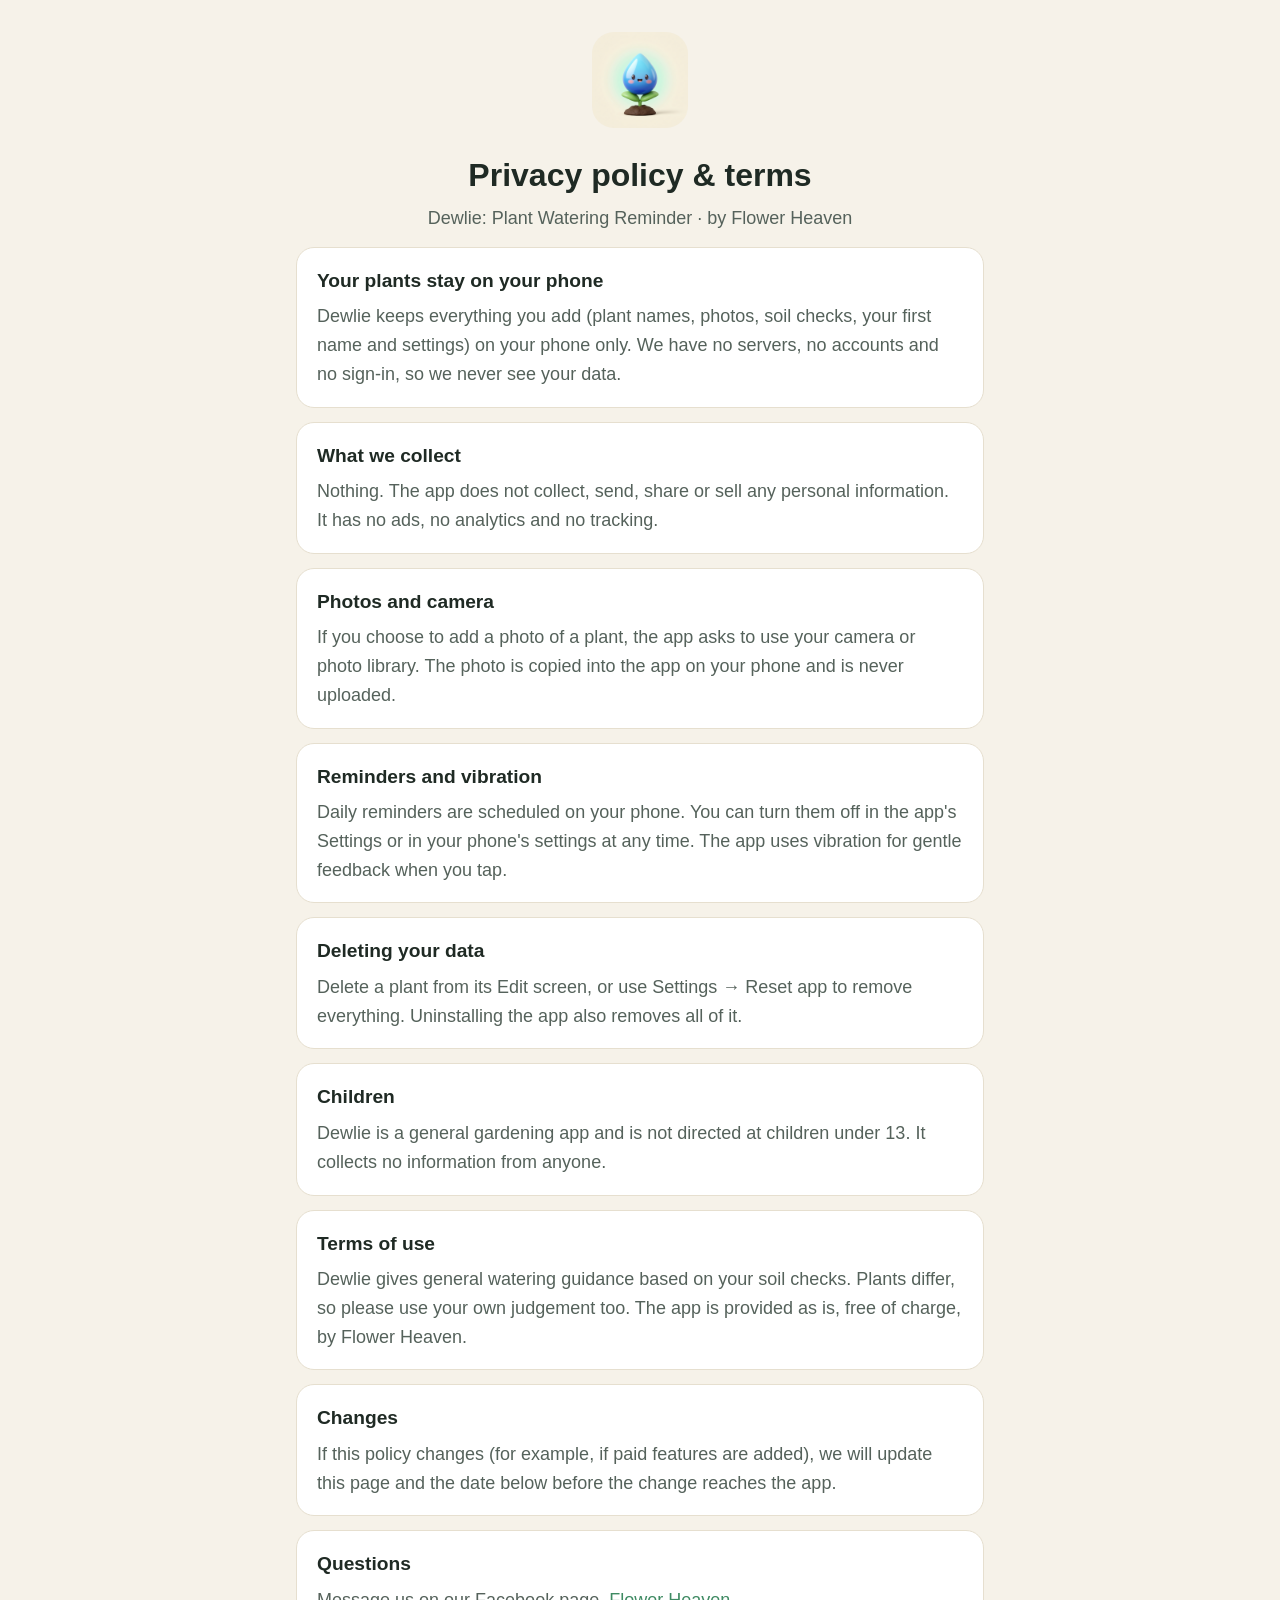
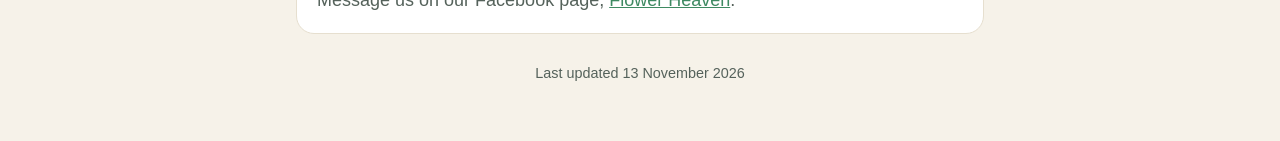
==== privacy.html @ 635bd168 "Dewlie website: home and privacy policy Co-Authored-By: Claude Opus 5.5 <noreply@anthropic.com>" ====
<!doctype html>
<html lang="en">
<head>
<meta charset="utf-8"><meta name="viewport" content="width=device-width,initial-scale=1">
<title>Dewlie Privacy Policy</title>
<meta name="description" content="Privacy policy and terms of use for the Dewlie plant watering app by Flower Heaven.">
<link rel="icon" href="favicon.png"><link rel="stylesheet" href="style.css">
</head>
<body><main>
<header>
  <a href="./"><img class="icon" src="icon.png" alt="Dewlie app icon"></a>
  <h1>Privacy policy &amp; terms</h1>
  <p class="tag">Dewlie: Plant Watering Reminder · by Flower Heaven</p>
</header>
<div class="card"><h2>Your plants stay on your phone</h2><p>Dewlie keeps everything you add (plant names, photos, soil checks, your first name and settings) on your phone only. We have no servers, no accounts and no sign-in, so we never see your data.</p></div>
<div class="card"><h2>What we collect</h2><p>Nothing. The app does not collect, send, share or sell any personal information. It has no ads, no analytics and no tracking.</p></div>
<div class="card"><h2>Photos and camera</h2><p>If you choose to add a photo of a plant, the app asks to use your camera or photo library. The photo is copied into the app on your phone and is never uploaded.</p></div>
<div class="card"><h2>Reminders and vibration</h2><p>Daily reminders are scheduled on your phone. You can turn them off in the app's Settings or in your phone's settings at any time. The app uses vibration for gentle feedback when you tap.</p></div>
<div class="card"><h2>Deleting your data</h2><p>Delete a plant from its Edit screen, or use Settings → Reset app to remove everything. Uninstalling the app also removes all of it.</p></div>
<div class="card"><h2>Children</h2><p>Dewlie is a general gardening app and is not directed at children under 13. It collects no information from anyone.</p></div>
<div class="card"><h2>Terms of use</h2><p>Dewlie gives general watering guidance based on your soil checks. Plants differ, so please use your own judgement too. The app is provided as is, free of charge, by Flower Heaven.</p></div>
<div class="card"><h2>Changes</h2><p>If this policy changes (for example, if paid features are added), we will update this page and the date below before the change reaches the app.</p></div>
<div class="card"><h2>Questions</h2><p>Message us on our Facebook page, <a href="https://www.facebook.com/flowerheaven22/">Flower Heaven</a>.</p></div>
<footer>Last updated 13 November 2026</footer>
</main></body></html>
---- style.css ----
:root{--bg:#F6F2E9;--card:#FFFFFF;--ink:#1F2A24;--soft:#55625B;--green:#3E8A62;--line:#E6DFCF}
@media (prefers-color-scheme:dark){:root{--bg:#141a17;--card:#1E2622;--ink:#EEF2EF;--soft:#AEBAB3;--green:#6CC093;--line:#2C3631}}
*{box-sizing:border-box}
body{margin:0;background:var(--bg);color:var(--ink);font:18px/1.6 -apple-system,BlinkMacSystemFont,"Segoe UI",Roboto,Helvetica,Arial,sans-serif}
main{max-width:720px;margin:0 auto;padding:32px 16px 56px}
header{text-align:center}
header img.icon{width:96px;height:96px;border-radius:22px}
h1{font-size:2rem;margin:.4em 0 .1em}
h2{font-size:1.2rem;margin:0 0 .3em}
.tag{color:var(--soft);margin:0}
.card{background:var(--card);border:1px solid var(--line);border-radius:18px;padding:18px 20px;margin:14px 0}
.card p{margin:0;color:var(--soft)}
a{color:var(--green)}
.btn{display:inline-block;background:var(--green);color:#fff;text-decoration:none;font-weight:700;padding:14px 22px;border-radius:14px;margin-top:18px}
.drip{width:180px;margin:10px auto 0;display:block}
footer{text-align:center;color:var(--soft);font-size:.9rem;margin-top:28px}
ul{margin:.3em 0 0;padding-left:1.2em;color:var(--soft)}
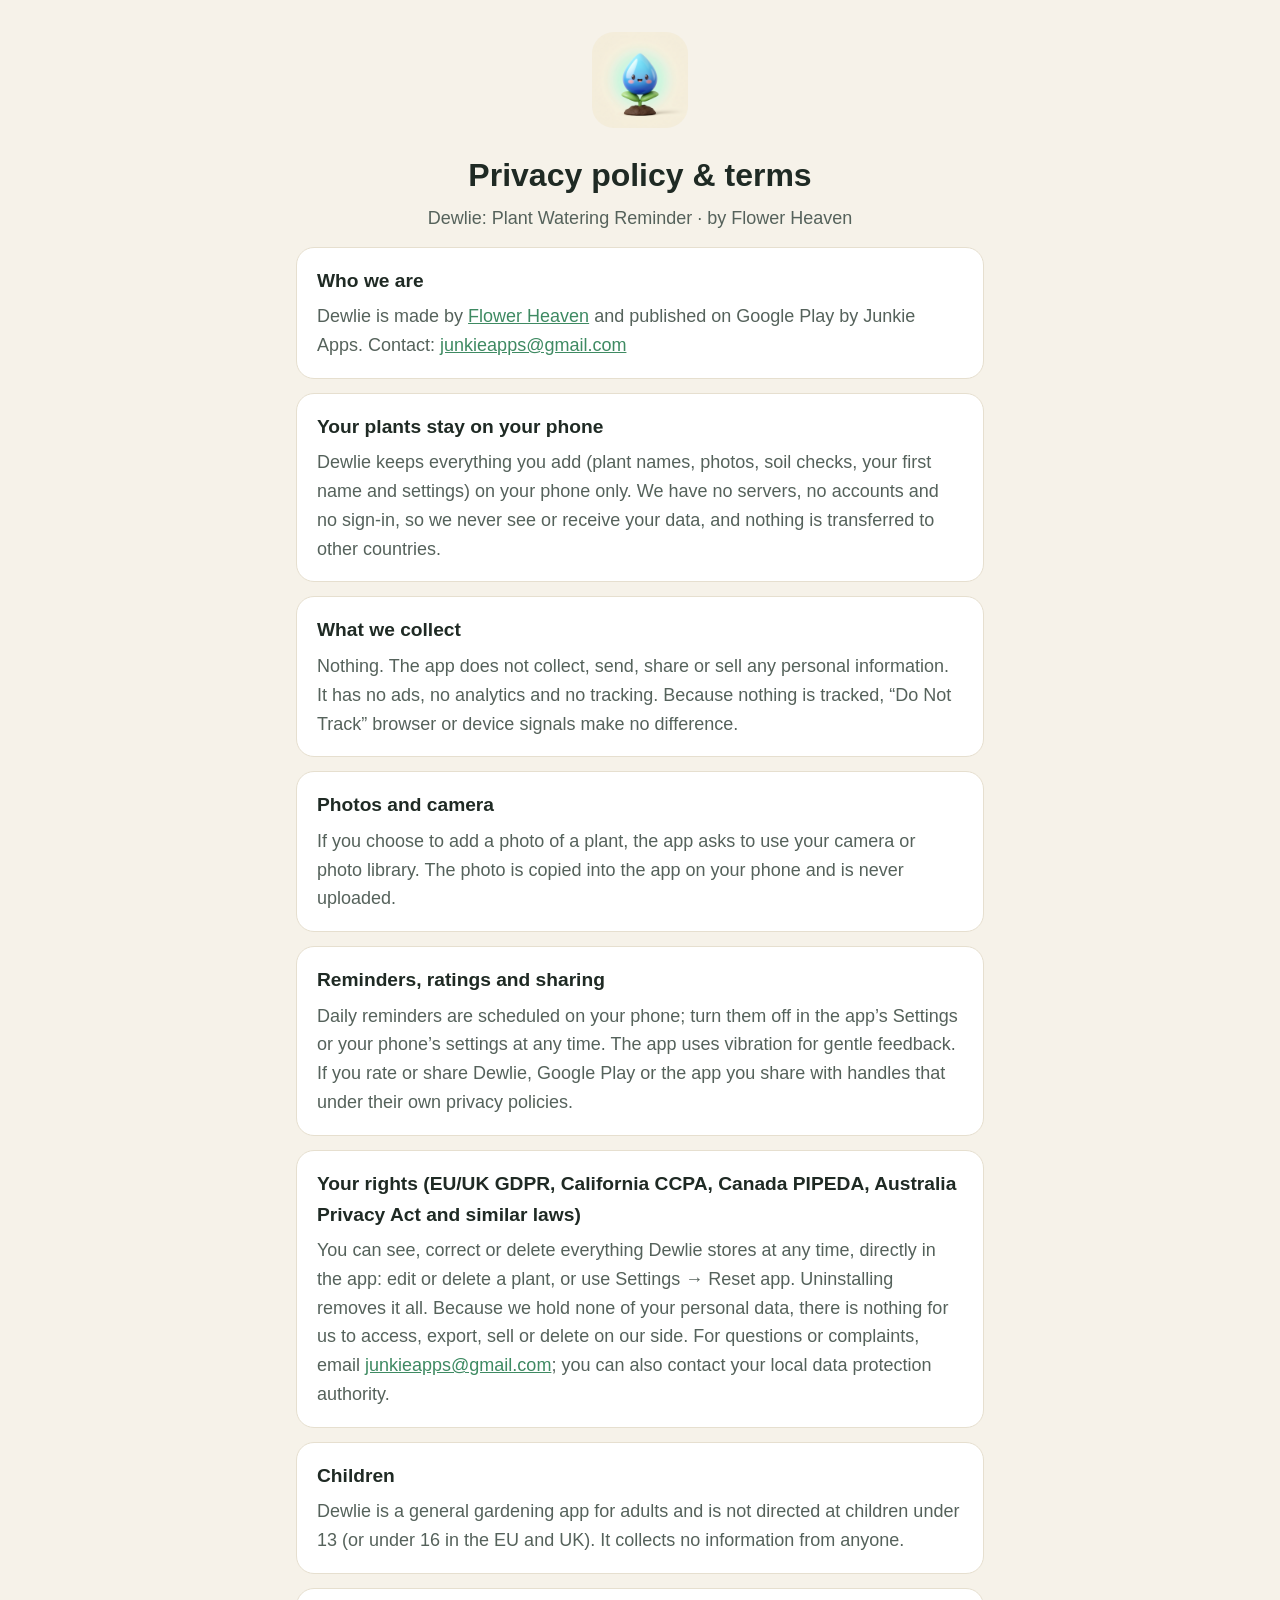
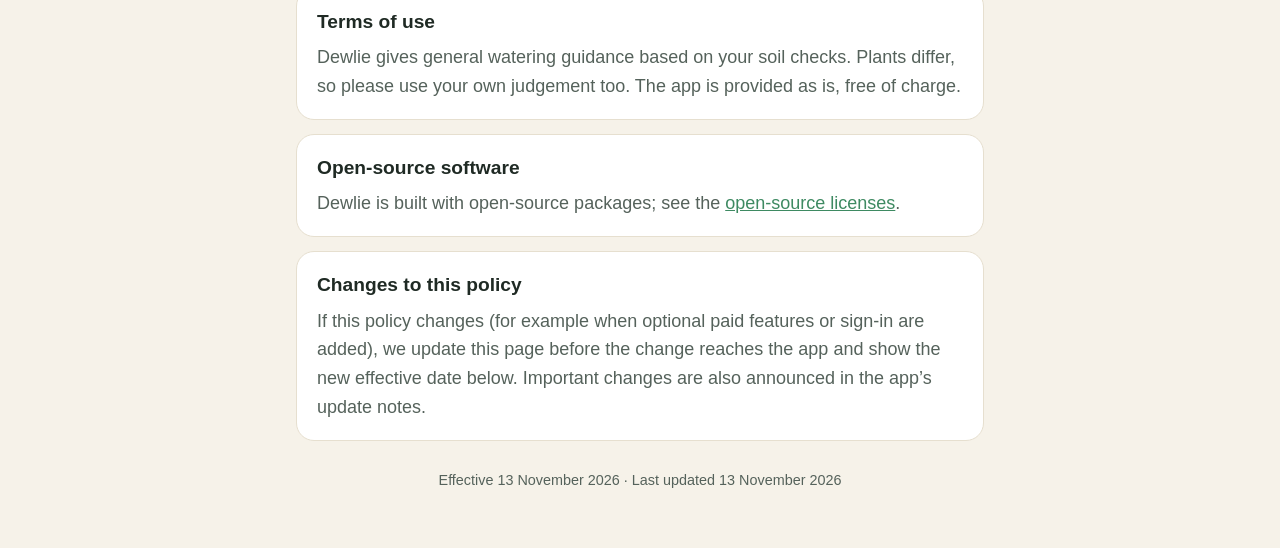
==== commit 6c539bfc: "Privacy policy: who we are, contact, rights, Do Not Track; add open-source licenses page Co-Authored" ====
--- a/privacy.html
+++ b/privacy.html
@@ -12,14 +12,15 @@
   <h1>Privacy policy &amp; terms</h1>
   <p class="tag">Dewlie: Plant Watering Reminder · by Flower Heaven</p>
 </header>
-<div class="card"><h2>Your plants stay on your phone</h2><p>Dewlie keeps everything you add (plant names, photos, soil checks, your first name and settings) on your phone only. We have no servers, no accounts and no sign-in, so we never see your data.</p></div>
-<div class="card"><h2>What we collect</h2><p>Nothing. The app does not collect, send, share or sell any personal information. It has no ads, no analytics and no tracking.</p></div>
+<div class="card"><h2>Who we are</h2><p>Dewlie is made by <a href="https://www.facebook.com/flowerheaven22/">Flower Heaven</a> and published on Google Play by Junkie Apps. Contact: <a href="mailto:junkieapps@gmail.com">junkieapps@gmail.com</a></p></div>
+<div class="card"><h2>Your plants stay on your phone</h2><p>Dewlie keeps everything you add (plant names, photos, soil checks, your first name and settings) on your phone only. We have no servers, no accounts and no sign-in, so we never see or receive your data, and nothing is transferred to other countries.</p></div>
+<div class="card"><h2>What we collect</h2><p>Nothing. The app does not collect, send, share or sell any personal information. It has no ads, no analytics and no tracking. Because nothing is tracked, &ldquo;Do Not Track&rdquo; browser or device signals make no difference.</p></div>
 <div class="card"><h2>Photos and camera</h2><p>If you choose to add a photo of a plant, the app asks to use your camera or photo library. The photo is copied into the app on your phone and is never uploaded.</p></div>
-<div class="card"><h2>Reminders and vibration</h2><p>Daily reminders are scheduled on your phone. You can turn them off in the app's Settings or in your phone's settings at any time. The app uses vibration for gentle feedback when you tap.</p></div>
-<div class="card"><h2>Deleting your data</h2><p>Delete a plant from its Edit screen, or use Settings → Reset app to remove everything. Uninstalling the app also removes all of it.</p></div>
-<div class="card"><h2>Children</h2><p>Dewlie is a general gardening app and is not directed at children under 13. It collects no information from anyone.</p></div>
-<div class="card"><h2>Terms of use</h2><p>Dewlie gives general watering guidance based on your soil checks. Plants differ, so please use your own judgement too. The app is provided as is, free of charge, by Flower Heaven.</p></div>
-<div class="card"><h2>Changes</h2><p>If this policy changes (for example, if paid features are added), we will update this page and the date below before the change reaches the app.</p></div>
-<div class="card"><h2>Questions</h2><p>Message us on our Facebook page, <a href="https://www.facebook.com/flowerheaven22/">Flower Heaven</a>.</p></div>
-<footer>Last updated 13 November 2026</footer>
+<div class="card"><h2>Reminders, ratings and sharing</h2><p>Daily reminders are scheduled on your phone; turn them off in the app&rsquo;s Settings or your phone&rsquo;s settings at any time. The app uses vibration for gentle feedback. If you rate or share Dewlie, Google Play or the app you share with handles that under their own privacy policies.</p></div>
+<div class="card"><h2>Your rights (EU/UK GDPR, California CCPA, Canada PIPEDA, Australia Privacy Act and similar laws)</h2><p>You can see, correct or delete everything Dewlie stores at any time, directly in the app: edit or delete a plant, or use Settings &rarr; Reset app. Uninstalling removes it all. Because we hold none of your personal data, there is nothing for us to access, export, sell or delete on our side. For questions or complaints, email <a href="mailto:junkieapps@gmail.com">junkieapps@gmail.com</a>; you can also contact your local data protection authority.</p></div>
+<div class="card"><h2>Children</h2><p>Dewlie is a general gardening app for adults and is not directed at children under 13 (or under 16 in the EU and UK). It collects no information from anyone.</p></div>
+<div class="card"><h2>Terms of use</h2><p>Dewlie gives general watering guidance based on your soil checks. Plants differ, so please use your own judgement too. The app is provided as is, free of charge.</p></div>
+<div class="card"><h2>Open-source software</h2><p>Dewlie is built with open-source packages; see the <a href="licenses.html">open-source licenses</a>.</p></div>
+<div class="card"><h2>Changes to this policy</h2><p>If this policy changes (for example when optional paid features or sign-in are added), we update this page before the change reaches the app and show the new effective date below. Important changes are also announced in the app&rsquo;s update notes.</p></div>
+<footer>Effective 13 November 2026 · Last updated 13 November 2026</footer>
 </main></body></html>
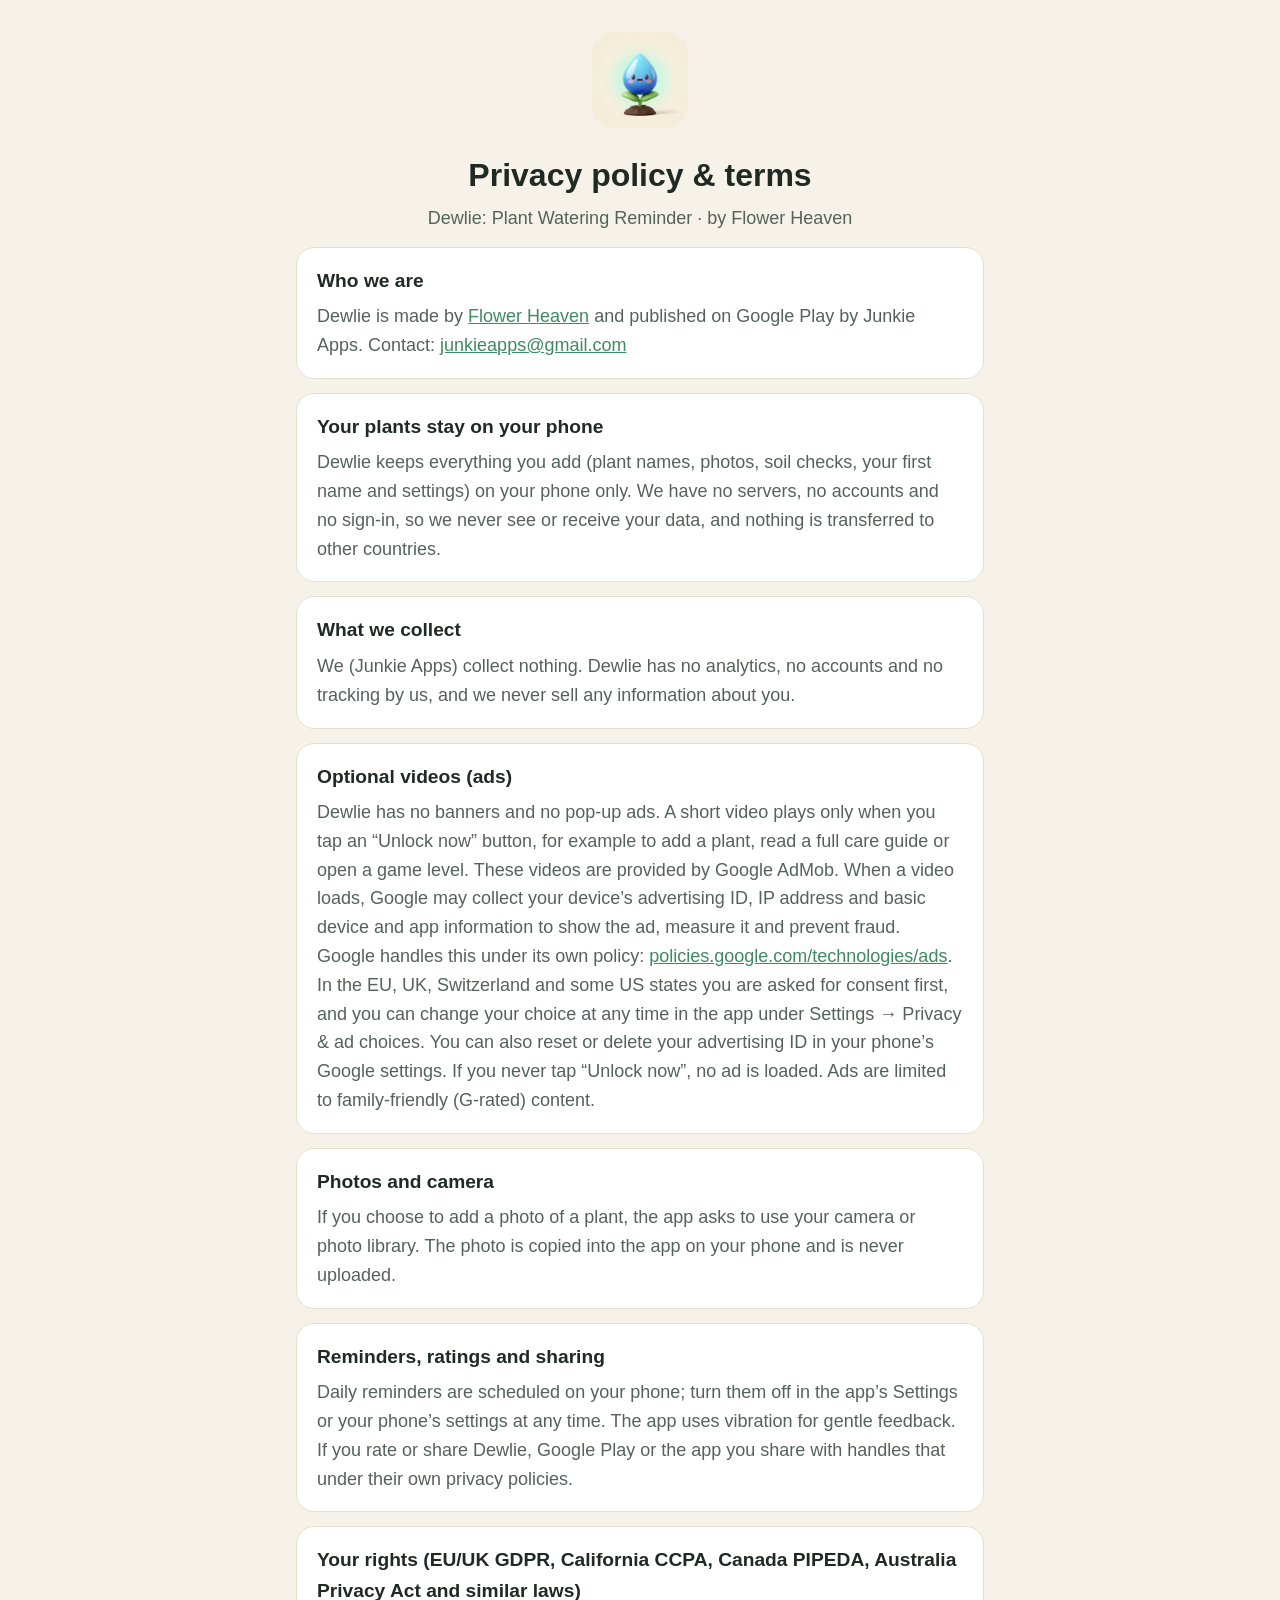
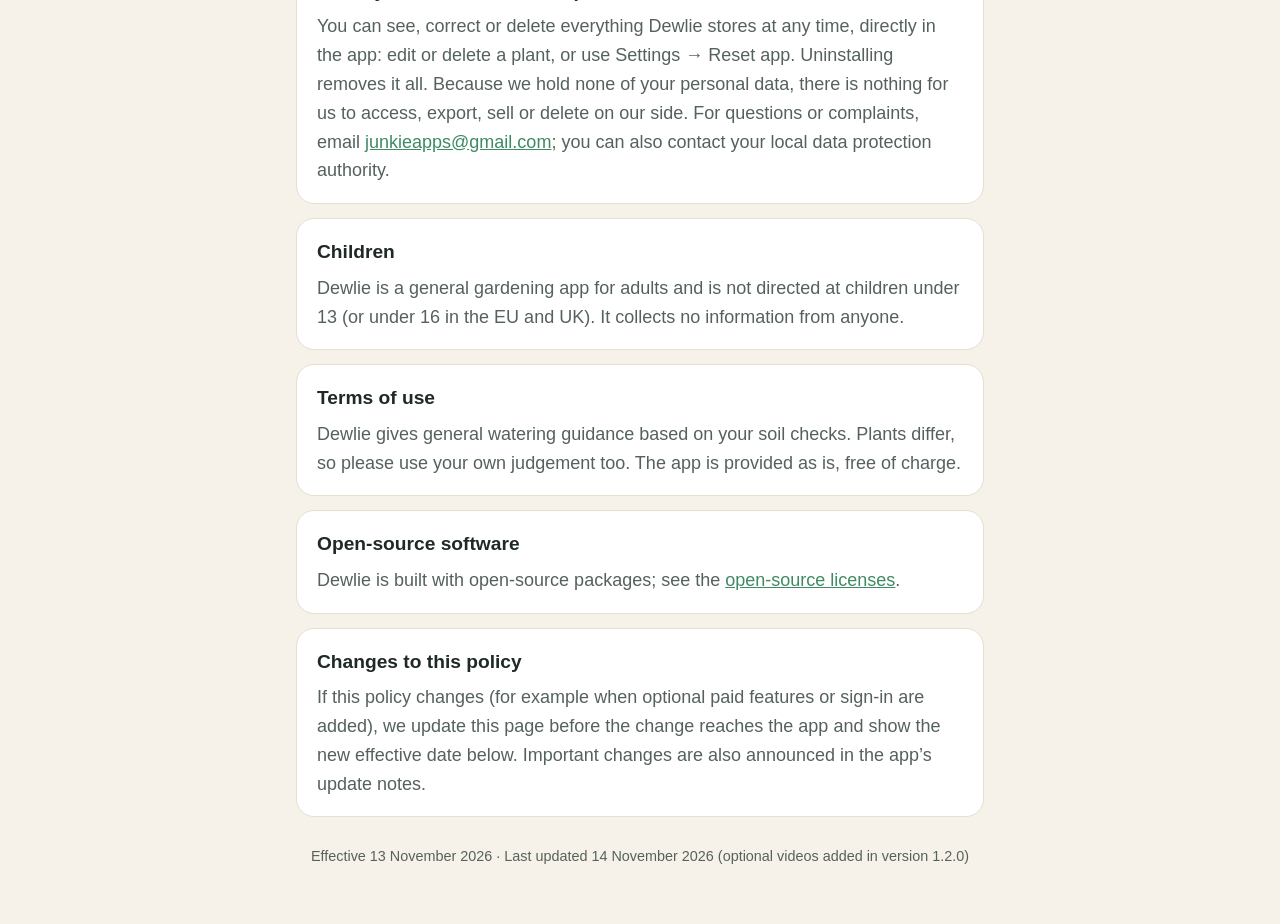
==== commit a4184b90: "Privacy: add optional videos (AdMob) section for Dewlie 1.2.0; site says no pop-up ads" ====
--- a/privacy.html
+++ b/privacy.html
@@ -14,7 +14,8 @@
 </header>
 <div class="card"><h2>Who we are</h2><p>Dewlie is made by <a href="https://www.facebook.com/flowerheaven22/">Flower Heaven</a> and published on Google Play by Junkie Apps. Contact: <a href="mailto:junkieapps@gmail.com">junkieapps@gmail.com</a></p></div>
 <div class="card"><h2>Your plants stay on your phone</h2><p>Dewlie keeps everything you add (plant names, photos, soil checks, your first name and settings) on your phone only. We have no servers, no accounts and no sign-in, so we never see or receive your data, and nothing is transferred to other countries.</p></div>
-<div class="card"><h2>What we collect</h2><p>Nothing. The app does not collect, send, share or sell any personal information. It has no ads, no analytics and no tracking. Because nothing is tracked, &ldquo;Do Not Track&rdquo; browser or device signals make no difference.</p></div>
+<div class="card"><h2>What we collect</h2><p>We (Junkie Apps) collect nothing. Dewlie has no analytics, no accounts and no tracking by us, and we never sell any information about you.</p></div>
+<div class="card"><h2>Optional videos (ads)</h2><p>Dewlie has no banners and no pop-up ads. A short video plays only when you tap an &ldquo;Unlock now&rdquo; button, for example to add a plant, read a full care guide or open a game level. These videos are provided by Google AdMob. When a video loads, Google may collect your device&rsquo;s advertising ID, IP address and basic device and app information to show the ad, measure it and prevent fraud. Google handles this under its own policy: <a href="https://policies.google.com/technologies/ads">policies.google.com/technologies/ads</a>. In the EU, UK, Switzerland and some US states you are asked for consent first, and you can change your choice at any time in the app under Settings &rarr; Privacy &amp; ad choices. You can also reset or delete your advertising ID in your phone&rsquo;s Google settings. If you never tap &ldquo;Unlock now&rdquo;, no ad is loaded. Ads are limited to family-friendly (G-rated) content.</p></div>
 <div class="card"><h2>Photos and camera</h2><p>If you choose to add a photo of a plant, the app asks to use your camera or photo library. The photo is copied into the app on your phone and is never uploaded.</p></div>
 <div class="card"><h2>Reminders, ratings and sharing</h2><p>Daily reminders are scheduled on your phone; turn them off in the app&rsquo;s Settings or your phone&rsquo;s settings at any time. The app uses vibration for gentle feedback. If you rate or share Dewlie, Google Play or the app you share with handles that under their own privacy policies.</p></div>
 <div class="card"><h2>Your rights (EU/UK GDPR, California CCPA, Canada PIPEDA, Australia Privacy Act and similar laws)</h2><p>You can see, correct or delete everything Dewlie stores at any time, directly in the app: edit or delete a plant, or use Settings &rarr; Reset app. Uninstalling removes it all. Because we hold none of your personal data, there is nothing for us to access, export, sell or delete on our side. For questions or complaints, email <a href="mailto:junkieapps@gmail.com">junkieapps@gmail.com</a>; you can also contact your local data protection authority.</p></div>
@@ -22,5 +23,5 @@
 <div class="card"><h2>Terms of use</h2><p>Dewlie gives general watering guidance based on your soil checks. Plants differ, so please use your own judgement too. The app is provided as is, free of charge.</p></div>
 <div class="card"><h2>Open-source software</h2><p>Dewlie is built with open-source packages; see the <a href="licenses.html">open-source licenses</a>.</p></div>
 <div class="card"><h2>Changes to this policy</h2><p>If this policy changes (for example when optional paid features or sign-in are added), we update this page before the change reaches the app and show the new effective date below. Important changes are also announced in the app&rsquo;s update notes.</p></div>
-<footer>Effective 13 November 2026 · Last updated 13 November 2026</footer>
+<footer>Effective 13 November 2026 · Last updated 14 November 2026 (optional videos added in version 1.2.0)</footer>
 </main></body></html>
